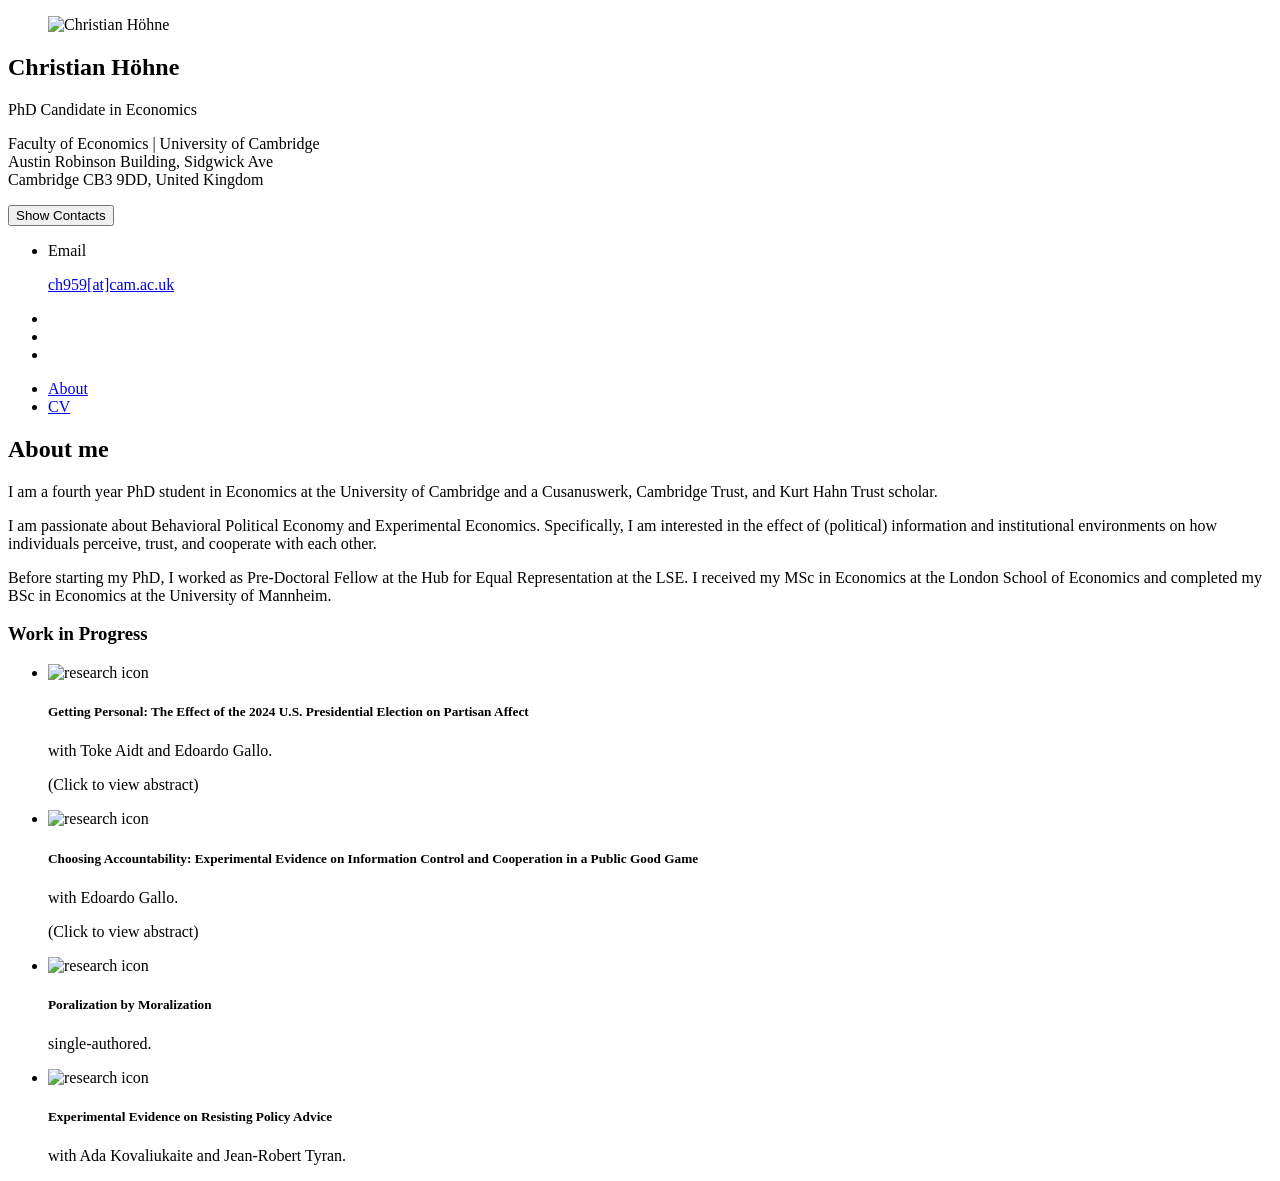
==== index.html @ 7d24e31b "Update index.html" ====
<!DOCTYPE html>
<html lang="en">

<head>
    <meta charset="UTF-8">
    <meta http-equiv="X-UA-Compatible" content="IE=edge">
    <meta name="viewport" content="width=device-width, initial-scale=1.0">
    <title>Christian Höhne - PhD Candidate in Economics</title>

    <!-- Favicon -->
    <link rel="shortcut icon" href="./assets/images/initials.ico" type="image/x-icon">

    <!-- Custom CSS -->
    <link rel="stylesheet" href="./assets/css/style.css">

    <!-- Google Fonts -->
    <link rel="preconnect" href="https://fonts.googleapis.com">
    <link rel="preconnect" href="https://fonts.gstatic.com" crossorigin>
    <link href="https://fonts.googleapis.com/css2?family=Poppins:wght@300;400;500;600&display=swap" rel="stylesheet">
</head>

<body>
    <!-- Main Container -->
    <main>
        <!-- Sidebar -->
        <aside class="sidebar" data-sidebar>
            <div class="sidebar-info">
                <figure class="avatar-box">
                    <img src="./assets/images/avatar-me.png" alt="Christian Höhne" width="80">
                </figure>

                <div class="info-content">
                    <h1 class="name" title="Christian Höhne">Christian Höhne</h1>
                    <p class="title">PhD Candidate in Economics</p>
                    <p class="title"> Faculty of Economics | University of Cambridge
                    <br> Austin Robinson Building, Sidgwick Ave
                    <br> Cambridge CB3 9DD, United Kingdom</p>
                </div>

                <button class="info_more-btn" data-sidebar-btn>
                    <span>Show Contacts</span>
                    <ion-icon name="chevron-down"></ion-icon>
                </button>
            </div>

            <div class="sidebar-info_more">
                <div class="separator"></div>

                <ul class="contacts-list">
                    <li class="contact-item">
                        <div class="icon-box">
                            <ion-icon name="mail-outline"></ion-icon>
                        </div>
                        <div class="contact-info">
                            <p class="contact-title">Email</p>
                            <a href="mailto:ch959@cam.ac.uk" class="contact-link">ch959[at]cam.ac.uk</a>
                        </div>
                    </li>
                </ul>

                <div class="separator"></div>

                <ul class="social-list">
                    <li class="social-item">
                        <a href="https://www.linkedin.com/in/christian-höhne-8a4b85130/" class="social-link">
                            <ion-icon name="logo-linkedin"></ion-icon>
                        </a>
                    </li>
                    <li class="social-item">
                        <a href="https://x.com/HoehneChristian" class="social-link">
                            <ion-icon name="logo-twitter"></ion-icon>
                        </a>
                    </li>
                    <li class="social-item">
                        <a href="mailto:ch959@cam.ac.uk" class="social-link">
                            <ion-icon name="mail-outline"></ion-icon>
                        </a>
                    </li>
                </ul>
            </div>
        </aside>

        <!-- Main Content -->
        <div class="main-content">
            <!-- Navigation -->
            <nav class="navbar">
                <ul class="navbar-list">
                    <li class="navbar-item">
                        <a href="index.html" class="navbar-link active">About</a>
                    </li>
                    <li class="navbar-item">
                        <a href="cv.html" class="navbar-link">CV</a>
                    </li>
                </ul>
            </nav>

            <!-- About Content -->
            <article class="about active" data-page="about">
                <header>
                    <h2 class="h2 article-title">About me</h2>
                </header>

                <section class="about-text">
                    <p>
                        I am a fourth year PhD student in Economics at the University of Cambridge and a Cusanuswerk, Cambridge Trust, and Kurt Hahn Trust scholar. 
                    </p>

                    <p>
                        I am passionate about Behavioral Political Economy and Experimental Economics. Specifically, I am interested in the effect of (political) information and institutional environments on how individuals perceive, trust, and cooperate with each other.
                    </p>

                    <p>
                        Before starting my PhD, I worked as Pre-Doctoral Fellow at the Hub for Equal Representation at the LSE. I received my MSc in Economics at the London School of Economics and completed my BSc in Economics at the University of Mannheim.
                    </p>
                </section>

                <!-- Research Section -->
                <section class="service">
                    <h3 class="h3 service-title">Work in Progress</h3>

                    <ul class="service-list">
                        <li class="service-item research-item" data-research="paper1">
                            <div class="service-icon-box">
                                <img src="./assets/images/icon-pola.svg" alt="research icon" width="50">
                            </div>

                            <div class="service-content-box">
                                <h5 class="h5 service-item-title">Getting Personal: The Effect of the 2024 U.S. Presidential Election on Partisan Affect</h5>
                                <p class="service-item-text">with Toke Aidt and Edoardo Gallo.</p>
                                <p class="click-hint">(Click to view abstract)</p>
                                
                                <div class="research-abstract" style="display: none;">
                                    <p>
                                        We show that the 2024 U.S. Presidential election increased hostile behavior among rivaling partisans.
                                        The standard survey metric for partisan animosity fails to capture this effect. 
                                        Conducting a three-wave online experiment around the election, we compare behavior in incentivized trust and cooperation games with survey metrics of polarization including the canonical feeling thermometer. 
                                        In swing states, behavioral polarization increases sharply around the election, while the polarization measured by the feeling thermometer remains unchanged. 
                                        The effect is persistent ten weeks after the election. We find no change in affective polarization for participants outside of swing states. 
                                        Democrats show higher hostility than Republicans across all metrics, yet changes in behavior are uncorrelated with stated animosity, underscoring the divergence between metrics. 
                                        Our findings demonstrate that polarization is multidimensional and reveal previously neglected social cost of elections, namely increased hostility among voters.
                                    </p>
                                </div>
                            </div>
                        </li>

                        <li class="service-item research-item" data-research="paper2">
                            <div class="service-icon-box">
                                <img src="./assets/images/icon-info.svg" alt="research icon" width="50">
                            </div>

                            <div class="service-content-box">
                                <h5 class="h5 service-item-title">Choosing Accountability: Experimental Evidence on Information Control and Cooperation in a Public Good Game</h5>
                                <p class="service-item-text">with Edoardo Gallo.</p>
                                <p class="click-hint">(Click to view abstract)</p>
                                
                                <div class="research-abstract" style="display: none;">
                                    <p>
                                        Asymmetric power over resource allocation and information is common in various environments.
                                        We study how unilateral control over information shapes cooperation when one actor can appropriate common resources.
                                        We experimentally vary the transparency of actions in a repeated public good game in which one group member -- the Leader -- can embezzle from others' contributions. 
                                        In a between subject design we determine if participants' actions are transparent, opaque, or if the Leader can manipulate the information. 
                                        In  a final treatment, we allow the Leader to endogenously choose among these informational regimes.
                                        When the flow of information is determined exogenously, contributions are highest when the Leader can manipulate information even though others know that these messages may be misleading. 
                                        Contributions are lowest when all actions are fully transparent. The pattern reverses when informational regimes are endogenous to the Leader's selection. 
                                        Groups achieve the highest welfare when the Leader voluntarily commits to full transparency. 
                                        Our results show that transparency fosters cooperation only when it is self-imposed rather than enforced, providing experimental evidence for the behavioral foundations of voluntary accountability and informational control in organizations and politics.
                                    </p>
                                </div> 
                            </div>
                        </li>
                        
                        <li class="service-item research-item" data-research="paper3">
                            <div class="service-icon-box">
                                <img src="./assets/images/icon-moral.svg" alt="research icon" width="50">
                            </div>

                            <div class="service-content-box">
                                <h5 class="h5 service-item-title">Poralization by Moralization</h5>
                                <p class="service-item-text">single-authored.</p>
                                <!-- <p class="click-hint">(Click to view abstract)</p>
                                
                                <div class="research-abstract" style="display: none;">
                                    <p>
                                        This is an abstract Lorem ipsum dolor sit amet, consectetur adipisicing elit. In consequuntur quaerat laudantium officiis eum laborum quo illo nihil optio nemo commodi minus et inventore, culpa aut enim rerum nobis aliquid quam cum maiores ratione amet sint. Iste quidem excepturi voluptas ratione rerum nesciunt quis voluptatibus id repellendus corrupti laudantium cupiditate in ea enim error repudiandae magnam, eum labore dolore et. Unde magnam voluptatem optio natus debitis, maiores sit expedita rerum assumenda voluptatibus minus laudantium saepe vitae nemo molestias ipsam recusandae. Debitis nostrum accusamus adipisci sit molestias soluta quas quibusdam nisi incidunt! Commodi, doloremque maiores pariatur rem laboriosam blanditiis sunt eos.
                                    </p>
                                </div> 
                                -->
                            </div>
                        </li>
                        
                        <li class="service-item research-item" data-research="paper4">
                            <div class="service-icon-box">
                                <img src="./assets/images/icon-info.svg" alt="research icon" width="50">
                            </div>

                            <div class="service-content-box">
                                <h5 class="h5 service-item-title">Experimental Evidence on Resisting Policy Advice</h5>
                                <p class="service-item-text">with Ada Kovaliukaite and Jean-Robert Tyran.</p>
                                <!-- <p class="click-hint">(Click to view abstract)</p>
                                
                                <div class="research-abstract" style="display: none;">
                                    <p>
                                        This is an abstract Lorem ipsum dolor sit amet, consectetur adipisicing elit. In consequuntur quaerat laudantium officiis eum laborum quo illo nihil optio nemo commodi minus et inventore, culpa aut enim rerum nobis aliquid quam cum maiores ratione amet sint. Iste quidem excepturi voluptas ratione rerum nesciunt quis voluptatibus id repellendus corrupti laudantium cupiditate in ea enim error repudiandae magnam, eum labore dolore et. Unde magnam voluptatem optio natus debitis, maiores sit expedita rerum assumenda voluptatibus minus laudantium saepe vitae nemo molestias ipsam recusandae. Debitis nostrum accusamus adipisci sit molestias soluta quas quibusdam nisi incidunt! Commodi, doloremque maiores pariatur rem laboriosam blanditiis sunt eos.
                                    </p>
                                </div> 
                                -->
                            </div>
                        </li>
                    </ul>
                </section>
            </article>
        </div>
    </main>

    <!-- JavaScript -->
    <script src="./assets/js/main.js"></script>
    <script src="./assets/js/research.js"></script>

    <!-- Ionicons -->
    <script type="module" src="https://unpkg.com/ionicons@5.5.2/dist/ionicons/ionicons.esm.js"></script>
    <script nomodule src="https://unpkg.com/ionicons@5.5.2/dist/ionicons/ionicons.js"></script>
</body>

</html>
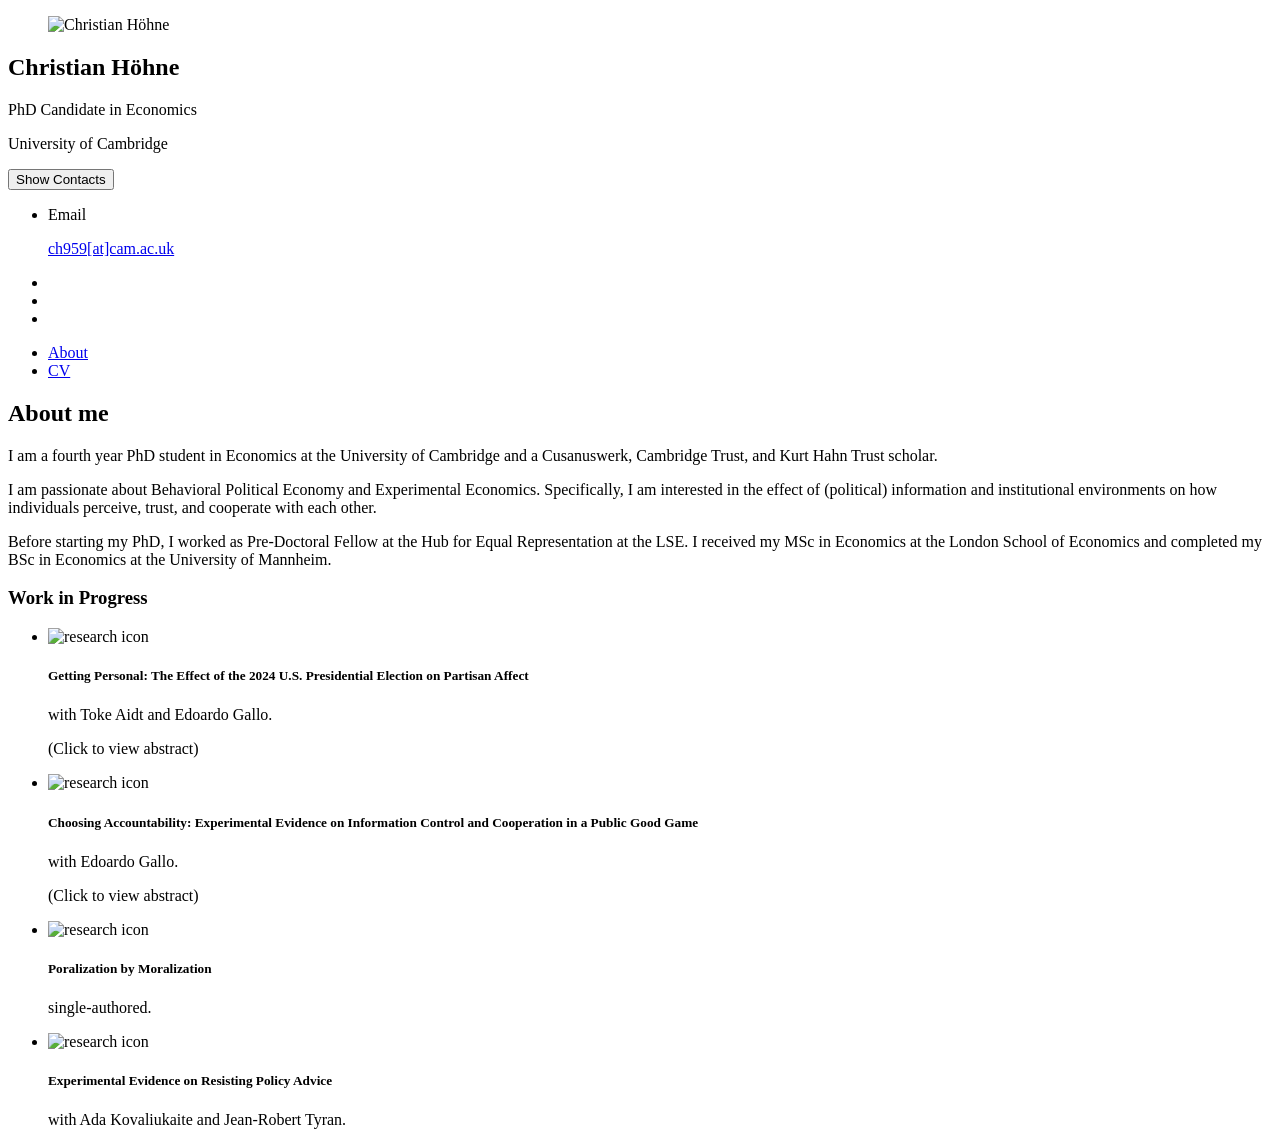
==== commit 7064d426: "Update index.html" ====
--- a/index.html
+++ b/index.html
@@ -32,9 +32,7 @@
                 <div class="info-content">
                     <h1 class="name" title="Christian Höhne">Christian Höhne</h1>
                     <p class="title">PhD Candidate in Economics</p>
-                    <p class="title"> Faculty of Economics | University of Cambridge
-                    <br> Austin Robinson Building, Sidgwick Ave
-                    <br> Cambridge CB3 9DD, United Kingdom</p>
+                    <p class="title"> University of Cambridge</p>
                 </div>
 
                 <button class="info_more-btn" data-sidebar-btn>
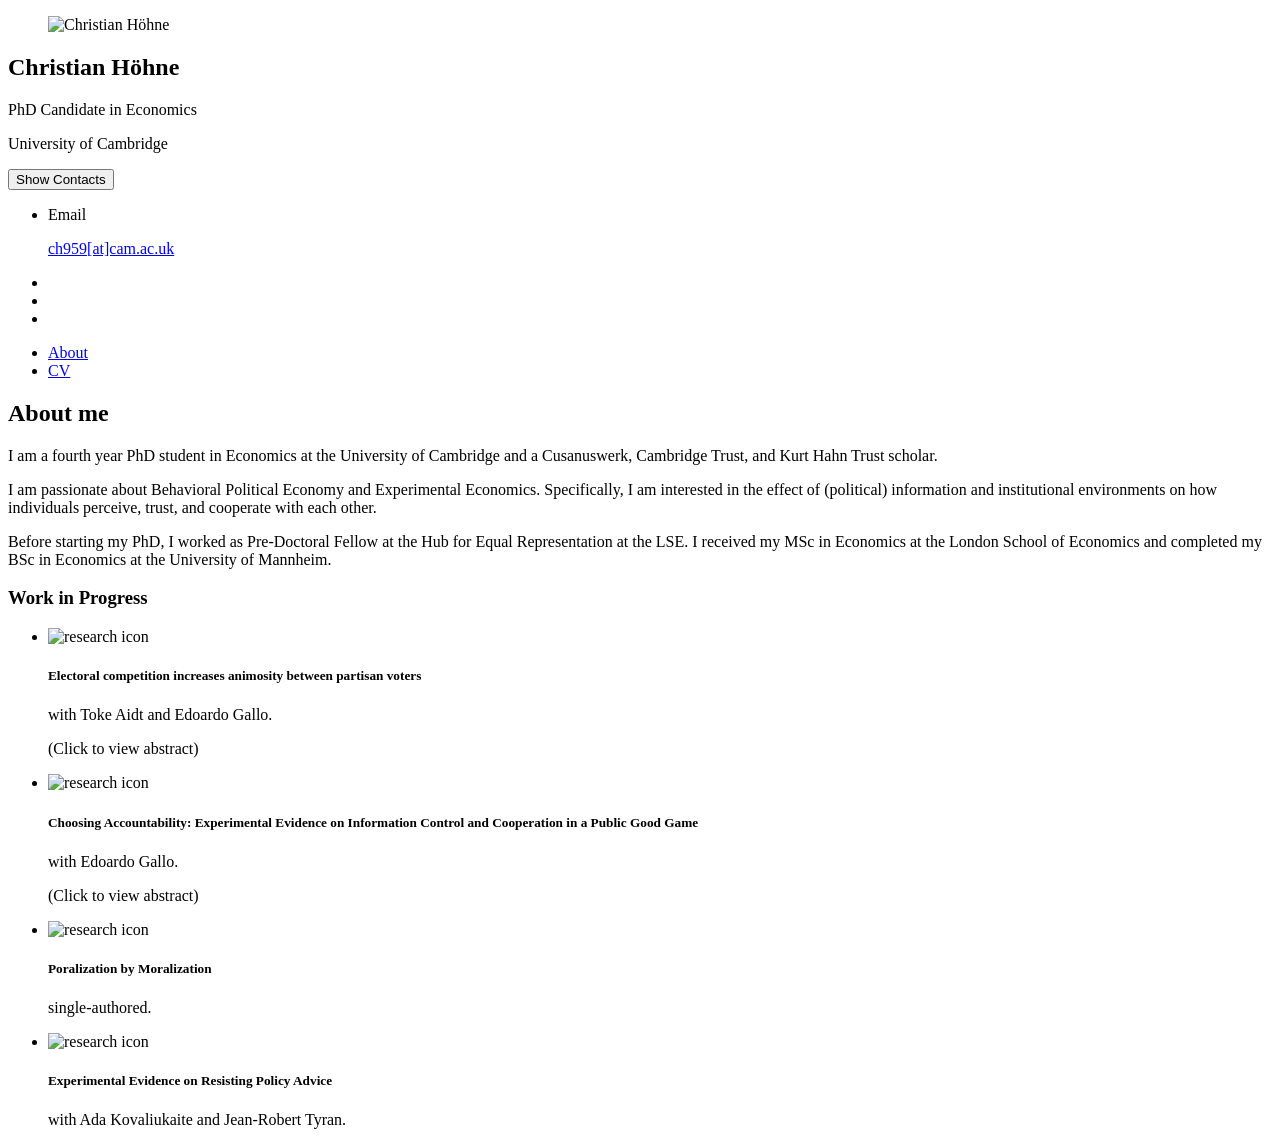
==== commit 0036c907: "Update index.html" ====
--- a/index.html
+++ b/index.html
@@ -123,19 +123,19 @@
                             </div>
 
                             <div class="service-content-box">
-                                <h5 class="h5 service-item-title">Getting Personal: The Effect of the 2024 U.S. Presidential Election on Partisan Affect</h5>
+                                <h5 class="h5 service-item-title">Electoral competition increases animosity between partisan voters</h5>
                                 <p class="service-item-text">with Toke Aidt and Edoardo Gallo.</p>
                                 <p class="click-hint">(Click to view abstract)</p>
                                 
                                 <div class="research-abstract" style="display: none;">
                                     <p>
-                                        We show that the 2024 U.S. Presidential election increased hostile behavior among rivaling partisans.
-                                        The standard survey metric for partisan animosity fails to capture this effect. 
-                                        Conducting a three-wave online experiment around the election, we compare behavior in incentivized trust and cooperation games with survey metrics of polarization including the canonical feeling thermometer. 
-                                        In swing states, behavioral polarization increases sharply around the election, while the polarization measured by the feeling thermometer remains unchanged. 
-                                        The effect is persistent ten weeks after the election. We find no change in affective polarization for participants outside of swing states. 
-                                        Democrats show higher hostility than Republicans across all metrics, yet changes in behavior are uncorrelated with stated animosity, underscoring the divergence between metrics. 
-                                        Our findings demonstrate that polarization is multidimensional and reveal previously neglected social cost of elections, namely increased hostility among voters.
+                                        Partisan animosity in the U.S. is widely perceived as a threat to democratic stability. 
+                                        Longitudinal evidence of partisan animosity relies on survey-based metrics that capture stated attitudes towards parties, 
+                                        rather than actual behavior towards individuals, and show a puzzling recent plateau. 
+                                        We investigate how electoral competition affects <i>stated</i> and <i>behavioral</i> partisan animosity during the 2024 U.S. Presidential Election by comparing battleground and safe states.
+                                        Across three waves of online experiments around the election, we compare behavioral animosity towards other individuals in trust and cooperation games with stated measures targeting individuals, groups, and parties.
+                                        Partisan animosity increases only in battleground states and only for measures targeting individuals. The effect diminishes as the social target of animosity becomes a more collective entity: it is strongest toward individuals, weaker toward groups, and negligible toward parties.
+                                        Our results reveal a democratic trade-off between electoral competition and animosity among voters that standard measures of partisan animosity fail to capture.
                                     </p>
                                 </div>
                             </div>
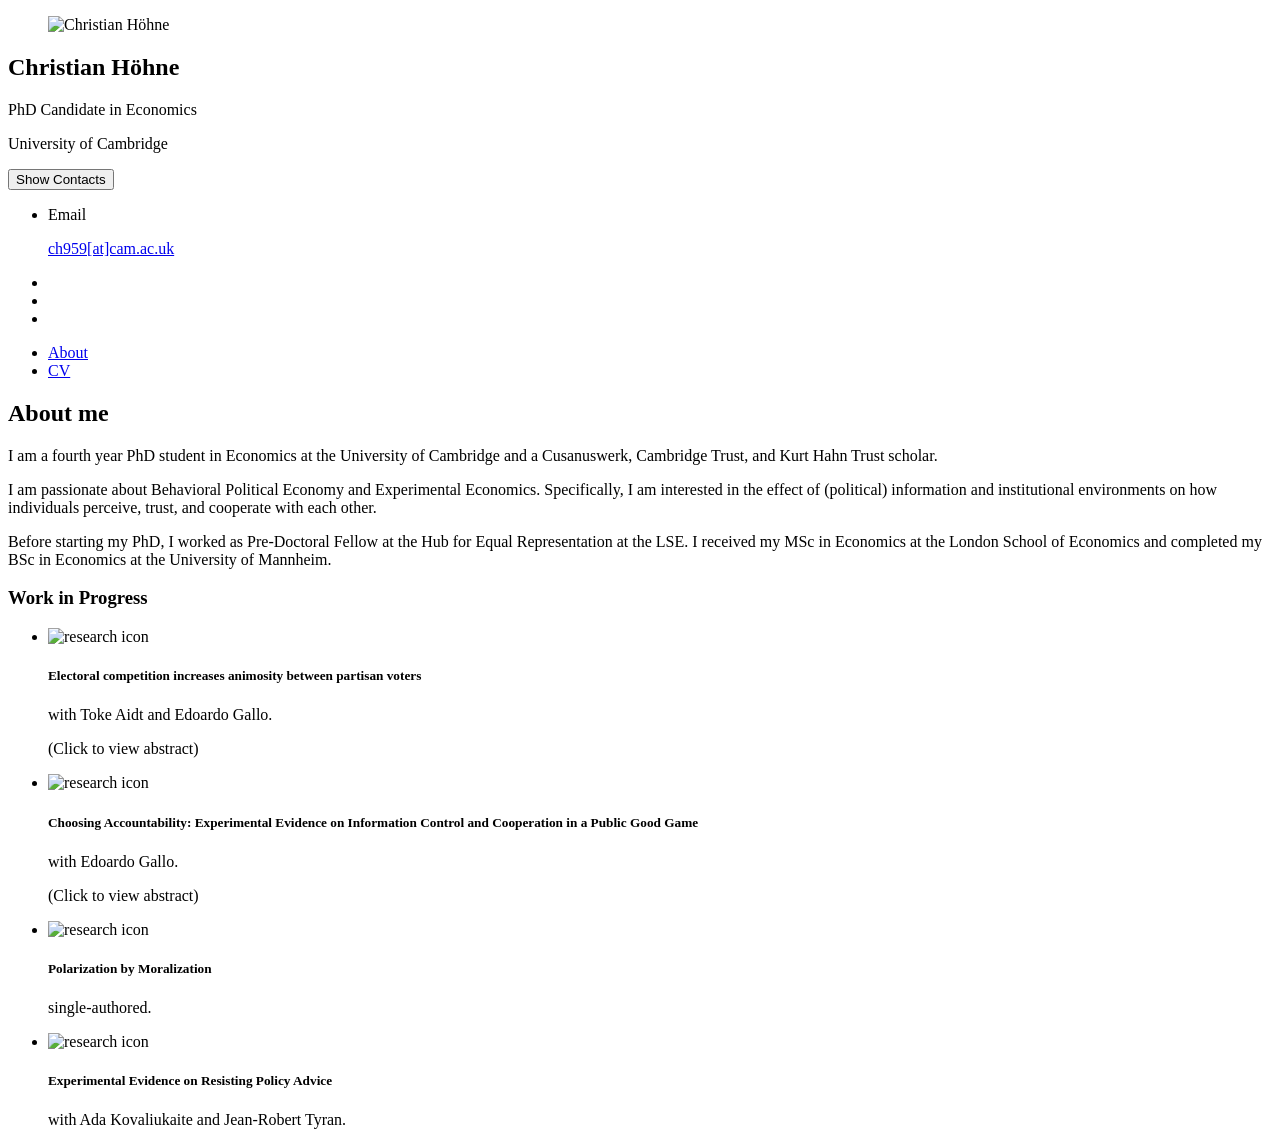
==== commit 70e696eb: "Update index.html" ====
--- a/index.html
+++ b/index.html
@@ -173,7 +173,7 @@
                             </div>
 
                             <div class="service-content-box">
-                                <h5 class="h5 service-item-title">Poralization by Moralization</h5>
+                                <h5 class="h5 service-item-title">Polarization by Moralization</h5>
                                 <p class="service-item-text">single-authored.</p>
                                 <!-- <p class="click-hint">(Click to view abstract)</p>
                                 
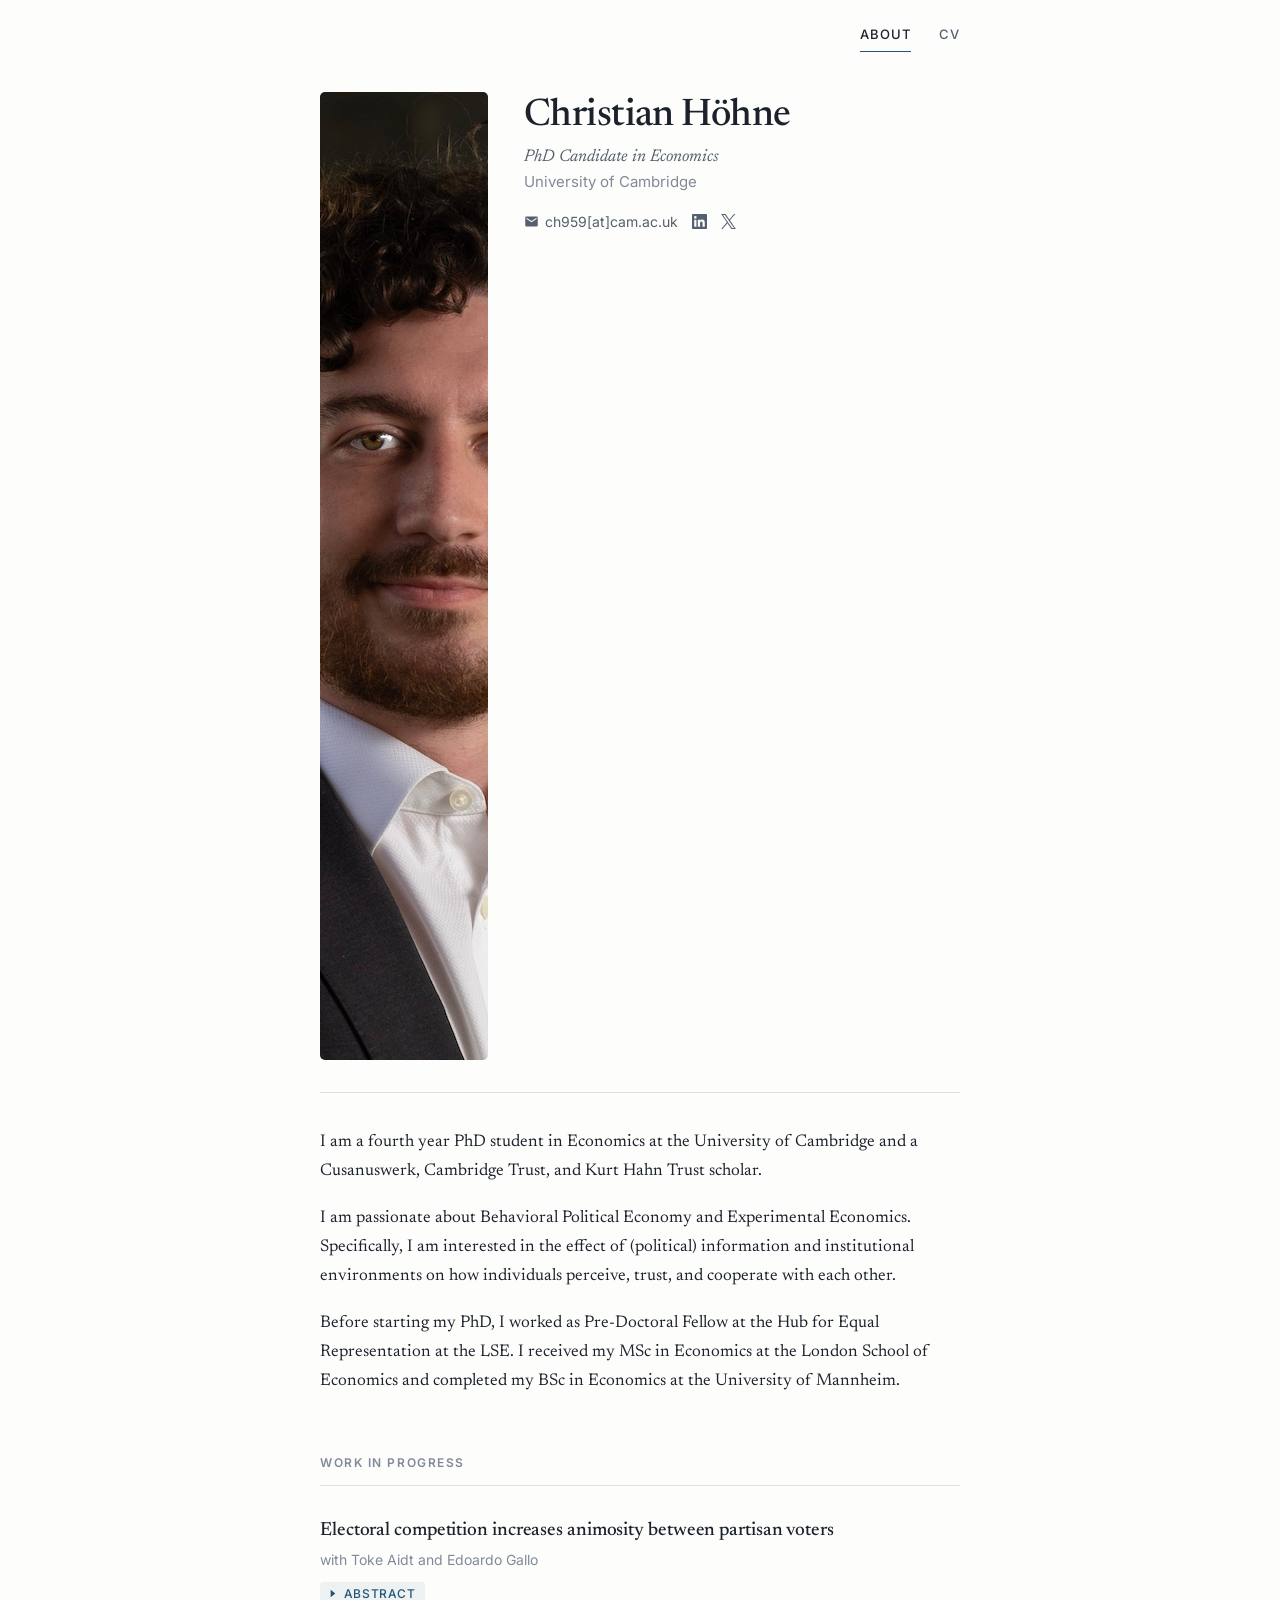
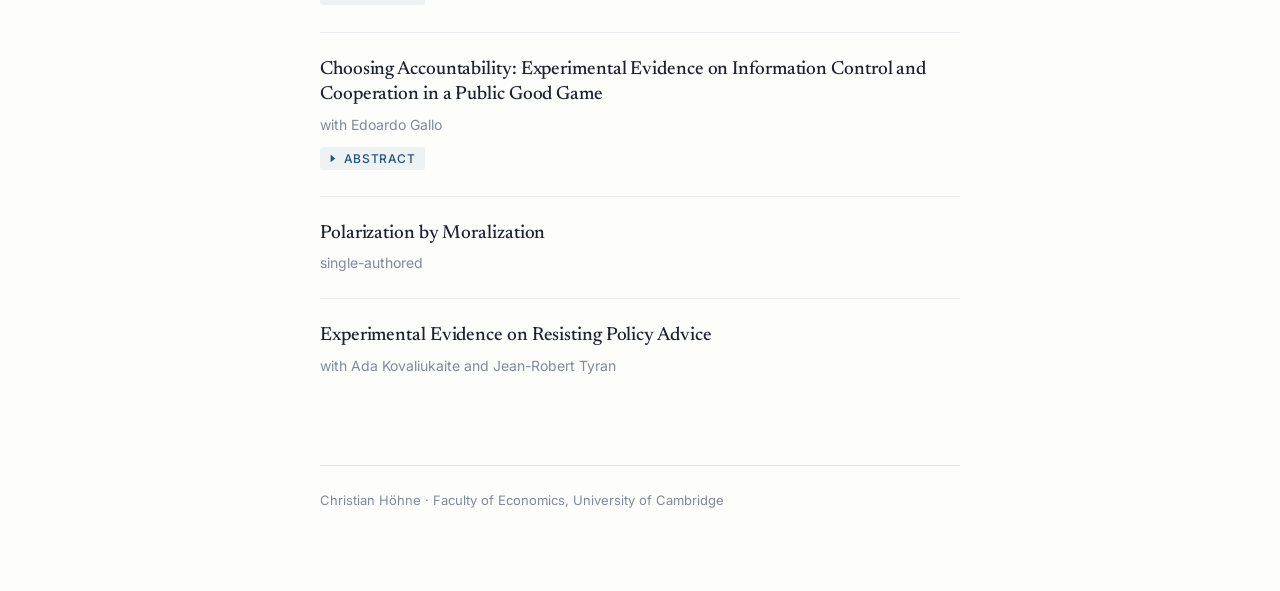
==== commit 7a85a62c: "Redesign: light academic layout, new stylesheet Replace the vCard portfolio template with a styleshe" ====
--- a/index.html
+++ b/index.html
@@ -3,220 +3,154 @@
 
 <head>
     <meta charset="UTF-8">
-    <meta http-equiv="X-UA-Compatible" content="IE=edge">
     <meta name="viewport" content="width=device-width, initial-scale=1.0">
-    <title>Christian Höhne - PhD Candidate in Economics</title>
 
-    <!-- Favicon -->
+    <title>Christian Höhne — PhD Candidate in Economics, University of Cambridge</title>
+    <meta name="description" content="Christian Höhne is a PhD candidate in Economics at the University of Cambridge working on behavioral political economy and experimental economics: how political information and institutions shape trust, cooperation, and partisan animosity.">
+    <meta name="author" content="Christian Höhne">
+    <link rel="canonical" href="https://chrishoehne.github.io/">
+
+    <!-- Open Graph / social previews -->
+    <meta property="og:type" content="profile">
+    <meta property="og:site_name" content="Christian Höhne">
+    <meta property="og:title" content="Christian Höhne — PhD Candidate in Economics, University of Cambridge">
+    <meta property="og:description" content="Behavioral political economy and experimental economics: how political information and institutions shape trust, cooperation, and partisan animosity.">
+    <meta property="og:url" content="https://chrishoehne.github.io/">
+    <meta property="og:image" content="https://chrishoehne.github.io/assets/images/portrait.jpg">
+    <meta name="twitter:card" content="summary">
+    <meta name="twitter:creator" content="@HoehneChristian">
+
     <link rel="shortcut icon" href="./assets/images/initials.ico" type="image/x-icon">
 
-    <!-- Custom CSS -->
-    <link rel="stylesheet" href="./assets/css/style.css">
-
-    <!-- Google Fonts -->
     <link rel="preconnect" href="https://fonts.googleapis.com">
     <link rel="preconnect" href="https://fonts.gstatic.com" crossorigin>
-    <link href="https://fonts.googleapis.com/css2?family=Poppins:wght@300;400;500;600&display=swap" rel="stylesheet">
+    <link href="https://fonts.googleapis.com/css2?family=Newsreader:ital,opsz,wght@0,6..72,400;0,6..72,500;1,6..72,400&family=Inter:wght@400;500;600&display=swap" rel="stylesheet">
+
+    <link rel="stylesheet" href="./assets/css/site.css">
 </head>
 
 <body>
-    <!-- Main Container -->
-    <main>
-        <!-- Sidebar -->
-        <aside class="sidebar" data-sidebar>
-            <div class="sidebar-info">
-                <figure class="avatar-box">
-                    <img src="./assets/images/avatar-me.png" alt="Christian Höhne" width="80">
-                </figure>
+    <a class="skip-link" href="#main">Skip to content</a>
 
-                <div class="info-content">
-                    <h1 class="name" title="Christian Höhne">Christian Höhne</h1>
-                    <p class="title">PhD Candidate in Economics</p>
-                    <p class="title"> University of Cambridge</p>
+    <div class="page">
+
+        <nav class="topnav" aria-label="Primary">
+            <a href="index.html" aria-current="page">About</a>
+            <a href="cv.html">CV</a>
+        </nav>
+
+        <header class="masthead">
+            <img class="portrait" src="./assets/images/portrait.jpg" alt="Christian Höhne" width="1000" height="968">
+
+            <div class="identity">
+                <h1>Christian Höhne</h1>
+                <p class="role">PhD Candidate in Economics</p>
+                <p class="affiliation">University of Cambridge</p>
+
+                <div class="contact">
+                    <a href="mailto:ch959@cam.ac.uk">
+                        <svg viewBox="0 0 24 24" aria-hidden="true"><path d="M20 4H4a2 2 0 0 0-2 2v12a2 2 0 0 0 2 2h16a2 2 0 0 0 2-2V6a2 2 0 0 0-2-2zm0 4-8 5-8-5V6l8 5 8-5v2z"/></svg>
+                        <span>ch959[at]cam.ac.uk</span>
+                    </a>
+                    <a class="icon-only" href="https://www.linkedin.com/in/christian-h%C3%B6hne-8a4b85130/" aria-label="LinkedIn" rel="me noopener" target="_blank">
+                        <svg viewBox="0 0 24 24" aria-hidden="true"><path d="M20.45 20.45h-3.56v-5.57c0-1.33-.03-3.04-1.85-3.04-1.85 0-2.14 1.45-2.14 2.94v5.67H9.35V9h3.41v1.56h.05c.48-.9 1.63-1.85 3.36-1.85 3.6 0 4.27 2.37 4.27 5.45v6.29zM5.34 7.43a2.06 2.06 0 1 1 0-4.13 2.06 2.06 0 0 1 0 4.13zM7.12 20.45H3.55V9h3.57v11.45zM22.22 0H1.77C.79 0 0 .77 0 1.72v20.56C0 23.23.79 24 1.77 24h20.45c.98 0 1.78-.77 1.78-1.72V1.72C24 .77 23.2 0 22.22 0z"/></svg>
+                    </a>
+                    <a class="icon-only" href="https://x.com/HoehneChristian" aria-label="X" rel="me noopener" target="_blank">
+                        <svg viewBox="0 0 1200 1227" aria-hidden="true"><path d="M714.163 519.284 1160.89 0h-105.86L667.137 450.887 357.328 0H0l468.492 681.821L0 1226.37h105.866l409.625-476.152 327.181 476.152H1200L714.137 519.284h.026ZM569.165 687.828l-47.468-67.894L144.011 79.694h162.604l304.797 435.991 47.468 67.894 396.2 566.721H892.476L569.165 687.854v-.026Z"/></svg>
+                    </a>
                 </div>
+            </div>
+        </header>
 
-                <button class="info_more-btn" data-sidebar-btn>
-                    <span>Show Contacts</span>
-                    <ion-icon name="chevron-down"></ion-icon>
-                </button>
-            </div>
+        <main id="main">
 
-            <div class="sidebar-info_more">
-                <div class="separator"></div>
+            <section class="bio">
+                <p>
+                    I am a fourth year PhD student in Economics at the University of Cambridge and a Cusanuswerk, Cambridge Trust, and Kurt Hahn Trust scholar.
+                </p>
 
-                <ul class="contacts-list">
-                    <li class="contact-item">
-                        <div class="icon-box">
-                            <ion-icon name="mail-outline"></ion-icon>
-                        </div>
-                        <div class="contact-info">
-                            <p class="contact-title">Email</p>
-                            <a href="mailto:ch959@cam.ac.uk" class="contact-link">ch959[at]cam.ac.uk</a>
+                <p>
+                    I am passionate about Behavioral Political Economy and Experimental Economics. Specifically, I am interested in the effect of (political) information and institutional environments on how individuals perceive, trust, and cooperate with each other.
+                </p>
+
+                <p>
+                    Before starting my PhD, I worked as Pre-Doctoral Fellow at the Hub for Equal Representation at the LSE. I received my MSc in Economics at the London School of Economics and completed my BSc in Economics at the University of Mannheim.
+                </p>
+            </section>
+
+            <section aria-labelledby="wip-heading">
+                <h2 class="section-label" id="wip-heading">Work in Progress</h2>
+
+                <ol class="paper-list">
+
+                    <li class="paper">
+                        <h3 class="paper-title">Electoral competition increases animosity between partisan voters</h3>
+                        <p class="paper-authors">with Toke Aidt and Edoardo Gallo</p>
+
+                        <button class="abstract-toggle" type="button" aria-expanded="false" aria-controls="abstract-1">
+                            <svg viewBox="0 0 12 12" aria-hidden="true"><path d="M4 2l5 4-5 4z"/></svg>
+                            <span>Abstract</span>
+                        </button>
+
+                        <div class="abstract" id="abstract-1" hidden>
+                            <p>
+                                Partisan animosity in the U.S. is widely perceived as a threat to democratic stability.
+                                Longitudinal evidence of partisan animosity relies on survey-based metrics that capture stated attitudes towards parties,
+                                rather than actual behavior towards individuals, and show a puzzling recent plateau.
+                                We investigate how electoral competition affects <i>stated</i> and <i>behavioral</i> partisan animosity during the 2024 U.S. Presidential Election by comparing battleground and safe states.
+                                Across three waves of online experiments around the election, we compare behavioral animosity towards other individuals in trust and cooperation games with stated measures targeting individuals, groups, and parties.
+                                Partisan animosity increases only in battleground states and only for measures targeting individuals. The effect diminishes as the social target of animosity becomes a more collective entity: it is strongest toward individuals, weaker toward groups, and negligible toward parties.
+                                Our results reveal a democratic trade-off between electoral competition and animosity among voters that standard measures of partisan animosity fail to capture.
+                            </p>
                         </div>
                     </li>
-                </ul>
 
-                <div class="separator"></div>
+                    <li class="paper">
+                        <h3 class="paper-title">Choosing Accountability: Experimental Evidence on Information Control and Cooperation in a Public Good Game</h3>
+                        <p class="paper-authors">with Edoardo Gallo</p>
 
-                <ul class="social-list">
-                    <li class="social-item">
-                        <a href="https://www.linkedin.com/in/christian-höhne-8a4b85130/" class="social-link">
-                            <ion-icon name="logo-linkedin"></ion-icon>
-                        </a>
+                        <button class="abstract-toggle" type="button" aria-expanded="false" aria-controls="abstract-2">
+                            <svg viewBox="0 0 12 12" aria-hidden="true"><path d="M4 2l5 4-5 4z"/></svg>
+                            <span>Abstract</span>
+                        </button>
+
+                        <div class="abstract" id="abstract-2" hidden>
+                            <p>
+                                Asymmetric power over resource allocation and information is common in various environments.
+                                We study how unilateral control over information shapes cooperation when one actor can appropriate common resources.
+                                We experimentally vary the transparency of actions in a repeated public good game in which one group member &mdash; the Leader &mdash; can embezzle from others' contributions.
+                                In a between subject design we determine if participants' actions are transparent, opaque, or if the Leader can manipulate the information.
+                                In a final treatment, we allow the Leader to endogenously choose among these informational regimes.
+                                When the flow of information is determined exogenously, contributions are highest when the Leader can manipulate information even though others know that these messages may be misleading.
+                                Contributions are lowest when all actions are fully transparent. The pattern reverses when informational regimes are endogenous to the Leader's selection.
+                                Groups achieve the highest welfare when the Leader voluntarily commits to full transparency.
+                                Our results show that transparency fosters cooperation only when it is self-imposed rather than enforced, providing experimental evidence for the behavioral foundations of voluntary accountability and informational control in organizations and politics.
+                            </p>
+                        </div>
                     </li>
-                    <li class="social-item">
-                        <a href="https://x.com/HoehneChristian" class="social-link">
-                            <ion-icon name="logo-twitter"></ion-icon>
-                        </a>
+
+                    <li class="paper">
+                        <h3 class="paper-title">Polarization by Moralization</h3>
+                        <p class="paper-authors">single-authored</p>
                     </li>
-                    <li class="social-item">
-                        <a href="mailto:ch959@cam.ac.uk" class="social-link">
-                            <ion-icon name="mail-outline"></ion-icon>
-                        </a>
+
+                    <li class="paper">
+                        <h3 class="paper-title">Experimental Evidence on Resisting Policy Advice</h3>
+                        <p class="paper-authors">with Ada Kovaliukaite and Jean-Robert Tyran</p>
                     </li>
-                </ul>
-            </div>
-        </aside>
 
-        <!-- Main Content -->
-        <div class="main-content">
-            <!-- Navigation -->
-            <nav class="navbar">
-                <ul class="navbar-list">
-                    <li class="navbar-item">
-                        <a href="index.html" class="navbar-link active">About</a>
-                    </li>
-                    <li class="navbar-item">
-                        <a href="cv.html" class="navbar-link">CV</a>
-                    </li>
-                </ul>
-            </nav>
+                </ol>
+            </section>
 
-            <!-- About Content -->
-            <article class="about active" data-page="about">
-                <header>
-                    <h2 class="h2 article-title">About me</h2>
-                </header>
+        </main>
 
-                <section class="about-text">
-                    <p>
-                        I am a fourth year PhD student in Economics at the University of Cambridge and a Cusanuswerk, Cambridge Trust, and Kurt Hahn Trust scholar. 
-                    </p>
+        <footer class="site-footer">
+            <p>Christian Höhne &middot; Faculty of Economics, University of Cambridge</p>
+        </footer>
 
-                    <p>
-                        I am passionate about Behavioral Political Economy and Experimental Economics. Specifically, I am interested in the effect of (political) information and institutional environments on how individuals perceive, trust, and cooperate with each other.
-                    </p>
+    </div>
 
-                    <p>
-                        Before starting my PhD, I worked as Pre-Doctoral Fellow at the Hub for Equal Representation at the LSE. I received my MSc in Economics at the London School of Economics and completed my BSc in Economics at the University of Mannheim.
-                    </p>
-                </section>
-
-                <!-- Research Section -->
-                <section class="service">
-                    <h3 class="h3 service-title">Work in Progress</h3>
-
-                    <ul class="service-list">
-                        <li class="service-item research-item" data-research="paper1">
-                            <div class="service-icon-box">
-                                <img src="./assets/images/icon-pola.svg" alt="research icon" width="50">
-                            </div>
-
-                            <div class="service-content-box">
-                                <h5 class="h5 service-item-title">Electoral competition increases animosity between partisan voters</h5>
-                                <p class="service-item-text">with Toke Aidt and Edoardo Gallo.</p>
-                                <p class="click-hint">(Click to view abstract)</p>
-                                
-                                <div class="research-abstract" style="display: none;">
-                                    <p>
-                                        Partisan animosity in the U.S. is widely perceived as a threat to democratic stability. 
-                                        Longitudinal evidence of partisan animosity relies on survey-based metrics that capture stated attitudes towards parties, 
-                                        rather than actual behavior towards individuals, and show a puzzling recent plateau. 
-                                        We investigate how electoral competition affects <i>stated</i> and <i>behavioral</i> partisan animosity during the 2024 U.S. Presidential Election by comparing battleground and safe states.
-                                        Across three waves of online experiments around the election, we compare behavioral animosity towards other individuals in trust and cooperation games with stated measures targeting individuals, groups, and parties.
-                                        Partisan animosity increases only in battleground states and only for measures targeting individuals. The effect diminishes as the social target of animosity becomes a more collective entity: it is strongest toward individuals, weaker toward groups, and negligible toward parties.
-                                        Our results reveal a democratic trade-off between electoral competition and animosity among voters that standard measures of partisan animosity fail to capture.
-                                    </p>
-                                </div>
-                            </div>
-                        </li>
-
-                        <li class="service-item research-item" data-research="paper2">
-                            <div class="service-icon-box">
-                                <img src="./assets/images/icon-info.svg" alt="research icon" width="50">
-                            </div>
-
-                            <div class="service-content-box">
-                                <h5 class="h5 service-item-title">Choosing Accountability: Experimental Evidence on Information Control and Cooperation in a Public Good Game</h5>
-                                <p class="service-item-text">with Edoardo Gallo.</p>
-                                <p class="click-hint">(Click to view abstract)</p>
-                                
-                                <div class="research-abstract" style="display: none;">
-                                    <p>
-                                        Asymmetric power over resource allocation and information is common in various environments.
-                                        We study how unilateral control over information shapes cooperation when one actor can appropriate common resources.
-                                        We experimentally vary the transparency of actions in a repeated public good game in which one group member -- the Leader -- can embezzle from others' contributions. 
-                                        In a between subject design we determine if participants' actions are transparent, opaque, or if the Leader can manipulate the information. 
-                                        In  a final treatment, we allow the Leader to endogenously choose among these informational regimes.
-                                        When the flow of information is determined exogenously, contributions are highest when the Leader can manipulate information even though others know that these messages may be misleading. 
-                                        Contributions are lowest when all actions are fully transparent. The pattern reverses when informational regimes are endogenous to the Leader's selection. 
-                                        Groups achieve the highest welfare when the Leader voluntarily commits to full transparency. 
-                                        Our results show that transparency fosters cooperation only when it is self-imposed rather than enforced, providing experimental evidence for the behavioral foundations of voluntary accountability and informational control in organizations and politics.
-                                    </p>
-                                </div> 
-                            </div>
-                        </li>
-                        
-                        <li class="service-item research-item" data-research="paper3">
-                            <div class="service-icon-box">
-                                <img src="./assets/images/icon-moral.svg" alt="research icon" width="50">
-                            </div>
-
-                            <div class="service-content-box">
-                                <h5 class="h5 service-item-title">Polarization by Moralization</h5>
-                                <p class="service-item-text">single-authored.</p>
-                                <!-- <p class="click-hint">(Click to view abstract)</p>
-                                
-                                <div class="research-abstract" style="display: none;">
-                                    <p>
-                                        This is an abstract Lorem ipsum dolor sit amet, consectetur adipisicing elit. In consequuntur quaerat laudantium officiis eum laborum quo illo nihil optio nemo commodi minus et inventore, culpa aut enim rerum nobis aliquid quam cum maiores ratione amet sint. Iste quidem excepturi voluptas ratione rerum nesciunt quis voluptatibus id repellendus corrupti laudantium cupiditate in ea enim error repudiandae magnam, eum labore dolore et. Unde magnam voluptatem optio natus debitis, maiores sit expedita rerum assumenda voluptatibus minus laudantium saepe vitae nemo molestias ipsam recusandae. Debitis nostrum accusamus adipisci sit molestias soluta quas quibusdam nisi incidunt! Commodi, doloremque maiores pariatur rem laboriosam blanditiis sunt eos.
-                                    </p>
-                                </div> 
-                                -->
-                            </div>
-                        </li>
-                        
-                        <li class="service-item research-item" data-research="paper4">
-                            <div class="service-icon-box">
-                                <img src="./assets/images/icon-info.svg" alt="research icon" width="50">
-                            </div>
-
-                            <div class="service-content-box">
-                                <h5 class="h5 service-item-title">Experimental Evidence on Resisting Policy Advice</h5>
-                                <p class="service-item-text">with Ada Kovaliukaite and Jean-Robert Tyran.</p>
-                                <!-- <p class="click-hint">(Click to view abstract)</p>
-                                
-                                <div class="research-abstract" style="display: none;">
-                                    <p>
-                                        This is an abstract Lorem ipsum dolor sit amet, consectetur adipisicing elit. In consequuntur quaerat laudantium officiis eum laborum quo illo nihil optio nemo commodi minus et inventore, culpa aut enim rerum nobis aliquid quam cum maiores ratione amet sint. Iste quidem excepturi voluptas ratione rerum nesciunt quis voluptatibus id repellendus corrupti laudantium cupiditate in ea enim error repudiandae magnam, eum labore dolore et. Unde magnam voluptatem optio natus debitis, maiores sit expedita rerum assumenda voluptatibus minus laudantium saepe vitae nemo molestias ipsam recusandae. Debitis nostrum accusamus adipisci sit molestias soluta quas quibusdam nisi incidunt! Commodi, doloremque maiores pariatur rem laboriosam blanditiis sunt eos.
-                                    </p>
-                                </div> 
-                                -->
-                            </div>
-                        </li>
-                    </ul>
-                </section>
-            </article>
-        </div>
-    </main>
-
-    <!-- JavaScript -->
-    <script src="./assets/js/main.js"></script>
-    <script src="./assets/js/research.js"></script>
-
-    <!-- Ionicons -->
-    <script type="module" src="https://unpkg.com/ionicons@5.5.2/dist/ionicons/ionicons.esm.js"></script>
-    <script nomodule src="https://unpkg.com/ionicons@5.5.2/dist/ionicons/ionicons.js"></script>
+    <script src="./assets/js/site.js"></script>
 </body>
 
 </html>
--- a/assets/css/site.css
+++ b/assets/css/site.css
@@ -0,0 +1,404 @@
+/*-----------------------------------*\
+  Christian Höhne — personal site
+  Light academic stylesheet
+\*-----------------------------------*/
+
+:root {
+  /* surfaces */
+  --paper:      hsl(40, 33%, 99%);
+  --paper-sunk: hsl(40, 20%, 96%);
+  --rule:       hsl(215, 16%, 89%);
+  --rule-soft:  hsl(215, 16%, 93%);
+
+  /* ink */
+  --ink:        hsl(215, 22%, 14%);
+  --ink-2:      hsl(215, 12%, 38%);
+  --ink-3:      hsl(215, 10%, 55%);
+
+  /* accent */
+  --accent:     hsl(205, 58%, 30%);
+  --accent-lit: hsl(205, 58%, 24%);
+  --accent-wash:hsl(205, 58%, 30%, 0.07);
+
+  /* type */
+  --serif: 'Newsreader', Georgia, 'Times New Roman', serif;
+  --sans:  'Inter', -apple-system, BlinkMacSystemFont, 'Segoe UI', sans-serif;
+
+  /* metrics */
+  --measure: 68ch;
+  --gutter: clamp(1.25rem, 5vw, 3rem);
+}
+
+/*--- reset ---*/
+*, *::before, *::after { box-sizing: border-box; margin: 0; padding: 0; }
+
+html {
+  font-family: var(--sans);
+  -webkit-text-size-adjust: 100%;
+  scroll-behavior: smooth;
+}
+
+body {
+  background: var(--paper);
+  color: var(--ink);
+  font-size: 17px;
+  line-height: 1.65;
+  -webkit-font-smoothing: antialiased;
+  text-rendering: optimizeLegibility;
+}
+
+img { max-width: 100%; display: block; }
+ul, ol { list-style: none; }
+
+a {
+  color: var(--accent);
+  text-decoration-thickness: 1px;
+  text-underline-offset: 2px;
+}
+a:hover { color: var(--accent-lit); }
+
+:focus-visible {
+  outline: 2px solid var(--accent);
+  outline-offset: 3px;
+  border-radius: 2px;
+}
+
+::selection { background: var(--accent-wash); }
+
+.skip-link {
+  position: absolute;
+  left: -9999px;
+  top: 0;
+  background: var(--ink);
+  color: var(--paper);
+  padding: 0.6rem 1rem;
+  z-index: 10;
+}
+.skip-link:focus { left: 0; }
+
+/*--- shell ---*/
+.page {
+  max-width: 46rem;
+  margin-inline: auto;
+  padding: 0 var(--gutter) 5rem;
+}
+
+/*--- top navigation ---*/
+.topnav {
+  display: flex;
+  justify-content: flex-end;
+  gap: 1.75rem;
+  padding: 1.5rem 0 0;
+}
+
+.topnav a {
+  font-family: var(--sans);
+  font-size: 0.8125rem;
+  font-weight: 500;
+  letter-spacing: 0.08em;
+  text-transform: uppercase;
+  color: var(--ink-2);
+  text-decoration: none;
+  padding-bottom: 0.35rem;
+  border-bottom: 1.5px solid transparent;
+  transition: color 0.15s ease, border-color 0.15s ease;
+}
+
+.topnav a:hover { color: var(--ink); }
+
+.topnav a[aria-current="page"] {
+  color: var(--ink);
+  border-bottom-color: var(--accent);
+}
+
+/*--- masthead ---*/
+.masthead {
+  display: flex;
+  align-items: flex-start;
+  gap: clamp(1.25rem, 4vw, 2.25rem);
+  padding: 2.5rem 0 2rem;
+  border-bottom: 1px solid var(--rule);
+}
+
+.portrait {
+  width: clamp(116px, 22vw, 168px);
+  aspect-ratio: 1 / 1;
+  object-fit: cover;
+  object-position: 50% 22%;
+  border-radius: 5px;
+  flex-shrink: 0;
+  background: var(--paper-sunk);
+}
+
+.identity { padding-top: 0.25rem; }
+
+.identity h1 {
+  font-family: var(--serif);
+  font-size: clamp(1.75rem, 5vw, 2.375rem);
+  font-weight: 500;
+  letter-spacing: -0.015em;
+  line-height: 1.1;
+  margin-bottom: 0.5rem;
+}
+
+.identity .role {
+  font-family: var(--serif);
+  font-size: 1.0625rem;
+  font-style: italic;
+  color: var(--ink-2);
+  line-height: 1.4;
+}
+
+.identity .affiliation {
+  font-size: 0.9375rem;
+  color: var(--ink-3);
+  margin-bottom: 1rem;
+}
+
+/*--- contact row ---*/
+.contact {
+  display: flex;
+  flex-wrap: wrap;
+  align-items: center;
+  gap: 0.875rem;
+}
+
+.contact a {
+  display: inline-flex;
+  align-items: center;
+  gap: 0.4rem;
+  font-size: 0.875rem;
+  color: var(--ink-2);
+  text-decoration: none;
+  transition: color 0.15s ease;
+}
+
+.contact a:hover { color: var(--accent); }
+
+.contact svg {
+  width: 15px;
+  height: 15px;
+  fill: currentColor;
+  flex-shrink: 0;
+}
+
+.contact .icon-only { gap: 0; }
+
+/*--- prose ---*/
+.bio {
+  padding: 2.25rem 0 0.5rem;
+  max-width: var(--measure);
+}
+
+.bio p {
+  font-family: var(--serif);
+  font-size: 1.0625rem;
+  line-height: 1.7;
+  color: var(--ink);
+  margin-bottom: 1.15rem;
+}
+
+.bio p:last-child { margin-bottom: 0; }
+
+/*--- section labels ---*/
+.section-label {
+  font-family: var(--sans);
+  font-size: 0.75rem;
+  font-weight: 600;
+  letter-spacing: 0.13em;
+  text-transform: uppercase;
+  color: var(--ink-3);
+  padding-bottom: 0.75rem;
+  margin-top: 3rem;
+  border-bottom: 1px solid var(--rule);
+}
+
+/*--- papers ---*/
+.paper-list { margin-top: 0.5rem; }
+
+.paper {
+  padding: 1.5rem 0;
+  border-bottom: 1px solid var(--rule-soft);
+}
+
+.paper:last-child { border-bottom: none; }
+
+.paper-title {
+  font-family: var(--serif);
+  font-size: 1.1875rem;
+  font-weight: 500;
+  line-height: 1.35;
+  letter-spacing: -0.005em;
+  margin-bottom: 0.3rem;
+  max-width: var(--measure);
+}
+
+.paper-authors {
+  font-size: 0.875rem;
+  color: var(--ink-3);
+}
+
+/*--- abstract disclosure ---*/
+.abstract-toggle {
+  display: inline-flex;
+  align-items: center;
+  gap: 0.35rem;
+  margin-top: 0.7rem;
+  padding: 0.25rem 0.6rem 0.25rem 0.45rem;
+  font-family: var(--sans);
+  font-size: 0.75rem;
+  font-weight: 500;
+  letter-spacing: 0.05em;
+  text-transform: uppercase;
+  color: var(--accent);
+  background: var(--accent-wash);
+  border: none;
+  border-radius: 3px;
+  cursor: pointer;
+  transition: background 0.15s ease;
+}
+
+.abstract-toggle:hover { background: hsl(205, 58%, 30%, 0.13); }
+
+.abstract-toggle svg {
+  width: 11px;
+  height: 11px;
+  fill: currentColor;
+  transition: transform 0.2s ease;
+}
+
+.abstract-toggle[aria-expanded="true"] svg { transform: rotate(90deg); }
+
+.abstract {
+  max-width: var(--measure);
+  margin-top: 0.9rem;
+  padding-left: 1rem;
+  border-left: 2px solid var(--rule);
+  animation: unfold 0.25s ease-out;
+}
+
+.abstract p {
+  font-family: var(--serif);
+  font-size: 0.9688rem;
+  line-height: 1.7;
+  color: var(--ink-2);
+}
+
+@keyframes unfold {
+  from { opacity: 0; transform: translateY(-4px); }
+  to   { opacity: 1; transform: translateY(0); }
+}
+
+/*--- CV page ---*/
+.cv-actions {
+  display: flex;
+  flex-wrap: wrap;
+  gap: 0.75rem;
+  margin-top: 1.75rem;
+}
+
+.btn {
+  display: inline-flex;
+  align-items: center;
+  gap: 0.5rem;
+  padding: 0.6rem 1.05rem;
+  font-size: 0.875rem;
+  font-weight: 500;
+  color: var(--paper);
+  background: var(--accent);
+  border-radius: 4px;
+  text-decoration: none;
+  transition: background 0.15s ease;
+}
+
+.btn:hover { background: var(--accent-lit); color: var(--paper); }
+
+.btn svg { width: 15px; height: 15px; fill: currentColor; }
+
+.btn-secondary {
+  color: var(--ink-2);
+  background: transparent;
+  border: 1px solid var(--rule);
+}
+
+.btn-secondary:hover {
+  color: var(--ink);
+  background: var(--paper-sunk);
+}
+
+/* desktop inline viewer */
+.pdf-frame {
+  margin-top: 1.75rem;
+  border: 1px solid var(--rule);
+  border-radius: 6px;
+  overflow: hidden;
+  background: var(--paper-sunk);
+}
+
+.pdf-frame object,
+.pdf-frame iframe {
+  display: block;
+  width: 100%;
+  height: 82vh;
+  min-height: 620px;
+  border: none;
+}
+
+.pdf-frame .pdf-fallback {
+  padding: 3rem 1.5rem;
+  text-align: center;
+  color: var(--ink-2);
+  font-size: 0.9375rem;
+}
+
+/* small-screen replacement: shown only where inline PDF cannot render */
+.pdf-note {
+  display: none;
+  margin-top: 1.75rem;
+  padding: 1.5rem;
+  border: 1px solid var(--rule);
+  border-radius: 6px;
+  background: var(--paper-sunk);
+  font-size: 0.9375rem;
+  color: var(--ink-2);
+}
+
+.pdf-note p { margin-bottom: 1rem; }
+
+@media (max-width: 820px) {
+  .pdf-frame { display: none; }
+  .pdf-note  { display: block; }
+}
+
+/*--- footer ---*/
+.site-footer {
+  margin-top: 4rem;
+  padding-top: 1.5rem;
+  border-top: 1px solid var(--rule);
+  font-size: 0.8125rem;
+  color: var(--ink-3);
+}
+
+/*--- narrow screens ---*/
+@media (max-width: 560px) {
+  body { font-size: 16px; }
+
+  .masthead {
+    flex-direction: column;
+    align-items: flex-start;
+    gap: 1.25rem;
+    padding-top: 1.75rem;
+  }
+
+  .portrait { width: 132px; }
+  .identity { padding-top: 0; }
+  .topnav { gap: 1.25rem; }
+}
+
+@media (prefers-reduced-motion: reduce) {
+  *, *::before, *::after {
+    animation-duration: 0.01ms !important;
+    transition-duration: 0.01ms !important;
+    scroll-behavior: auto !important;
+  }
+}
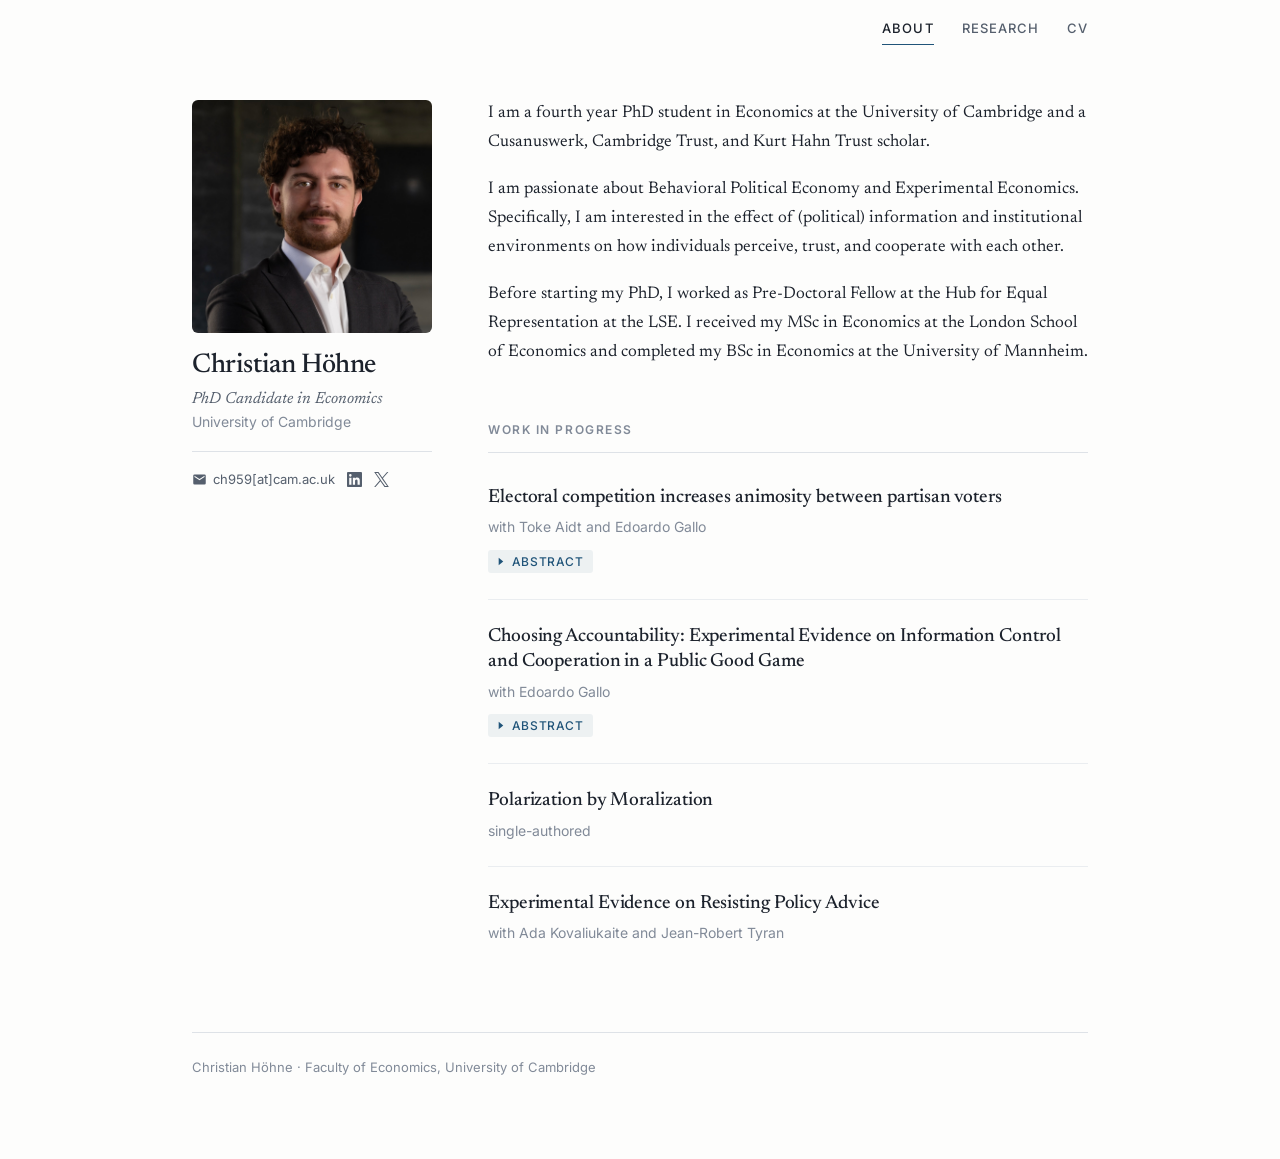
==== commit a5e378da: "Sticky two-column layout, pinned nav, Research anchor Restructure the About page around a sticky pro" ====
--- a/index.html
+++ b/index.html
@@ -36,31 +36,34 @@
 
         <nav class="topnav" aria-label="Primary">
             <a href="index.html" aria-current="page">About</a>
+            <a href="#research" data-spy="research">Research</a>
             <a href="cv.html">CV</a>
         </nav>
 
-        <header class="masthead">
+        <div class="layout">
+
+        <aside class="profile">
             <img class="portrait" src="./assets/images/portrait.jpg" alt="Christian Höhne" width="1000" height="968">
 
-            <div class="identity">
+            <div class="identity-block">
                 <h1>Christian Höhne</h1>
                 <p class="role">PhD Candidate in Economics</p>
                 <p class="affiliation">University of Cambridge</p>
+            </div>
 
-                <div class="contact">
-                    <a href="mailto:ch959@cam.ac.uk">
-                        <svg viewBox="0 0 24 24" aria-hidden="true"><path d="M20 4H4a2 2 0 0 0-2 2v12a2 2 0 0 0 2 2h16a2 2 0 0 0 2-2V6a2 2 0 0 0-2-2zm0 4-8 5-8-5V6l8 5 8-5v2z"/></svg>
-                        <span>ch959[at]cam.ac.uk</span>
-                    </a>
-                    <a class="icon-only" href="https://www.linkedin.com/in/christian-h%C3%B6hne-8a4b85130/" aria-label="LinkedIn" rel="me noopener" target="_blank">
-                        <svg viewBox="0 0 24 24" aria-hidden="true"><path d="M20.45 20.45h-3.56v-5.57c0-1.33-.03-3.04-1.85-3.04-1.85 0-2.14 1.45-2.14 2.94v5.67H9.35V9h3.41v1.56h.05c.48-.9 1.63-1.85 3.36-1.85 3.6 0 4.27 2.37 4.27 5.45v6.29zM5.34 7.43a2.06 2.06 0 1 1 0-4.13 2.06 2.06 0 0 1 0 4.13zM7.12 20.45H3.55V9h3.57v11.45zM22.22 0H1.77C.79 0 0 .77 0 1.72v20.56C0 23.23.79 24 1.77 24h20.45c.98 0 1.78-.77 1.78-1.72V1.72C24 .77 23.2 0 22.22 0z"/></svg>
-                    </a>
-                    <a class="icon-only" href="https://x.com/HoehneChristian" aria-label="X" rel="me noopener" target="_blank">
-                        <svg viewBox="0 0 1200 1227" aria-hidden="true"><path d="M714.163 519.284 1160.89 0h-105.86L667.137 450.887 357.328 0H0l468.492 681.821L0 1226.37h105.866l409.625-476.152 327.181 476.152H1200L714.137 519.284h.026ZM569.165 687.828l-47.468-67.894L144.011 79.694h162.604l304.797 435.991 47.468 67.894 396.2 566.721H892.476L569.165 687.854v-.026Z"/></svg>
-                    </a>
-                </div>
+            <div class="contact">
+                <a href="mailto:ch959@cam.ac.uk">
+                    <svg viewBox="0 0 24 24" aria-hidden="true"><path d="M20 4H4a2 2 0 0 0-2 2v12a2 2 0 0 0 2 2h16a2 2 0 0 0 2-2V6a2 2 0 0 0-2-2zm0 4-8 5-8-5V6l8 5 8-5v2z"/></svg>
+                    <span>ch959[at]cam.ac.uk</span>
+                </a>
+                <a class="icon-only" href="https://www.linkedin.com/in/christian-h%C3%B6hne-8a4b85130/" aria-label="LinkedIn" rel="me noopener" target="_blank">
+                    <svg viewBox="0 0 24 24" aria-hidden="true"><path d="M20.45 20.45h-3.56v-5.57c0-1.33-.03-3.04-1.85-3.04-1.85 0-2.14 1.45-2.14 2.94v5.67H9.35V9h3.41v1.56h.05c.48-.9 1.63-1.85 3.36-1.85 3.6 0 4.27 2.37 4.27 5.45v6.29zM5.34 7.43a2.06 2.06 0 1 1 0-4.13 2.06 2.06 0 0 1 0 4.13zM7.12 20.45H3.55V9h3.57v11.45zM22.22 0H1.77C.79 0 0 .77 0 1.72v20.56C0 23.23.79 24 1.77 24h20.45c.98 0 1.78-.77 1.78-1.72V1.72C24 .77 23.2 0 22.22 0z"/></svg>
+                </a>
+                <a class="icon-only" href="https://x.com/HoehneChristian" aria-label="X" rel="me noopener" target="_blank">
+                    <svg viewBox="0 0 1200 1227" aria-hidden="true"><path d="M714.163 519.284 1160.89 0h-105.86L667.137 450.887 357.328 0H0l468.492 681.821L0 1226.37h105.866l409.625-476.152 327.181 476.152H1200L714.137 519.284h.026ZM569.165 687.828l-47.468-67.894L144.011 79.694h162.604l304.797 435.991 47.468 67.894 396.2 566.721H892.476L569.165 687.854v-.026Z"/></svg>
+                </a>
             </div>
-        </header>
+        </aside>
 
         <main id="main">
 
@@ -78,7 +81,7 @@
                 </p>
             </section>
 
-            <section aria-labelledby="wip-heading">
+            <section id="research" aria-labelledby="wip-heading">
                 <h2 class="section-label" id="wip-heading">Work in Progress</h2>
 
                 <ol class="paper-list">
@@ -144,6 +147,8 @@
 
         </main>
 
+        </div>
+
         <footer class="site-footer">
             <p>Christian Höhne &middot; Faculty of Economics, University of Cambridge</p>
         </footer>
--- a/assets/css/site.css
+++ b/assets/css/site.css
@@ -78,18 +78,28 @@
 
 /*--- shell ---*/
 .page {
-  max-width: 46rem;
+  max-width: 62rem;
   margin-inline: auto;
   padding: 0 var(--gutter) 5rem;
 }
 
-/*--- top navigation ---*/
+/*--- top navigation: pinned, so it is reachable at any scroll depth ---*/
 .topnav {
+  position: sticky;
+  top: 0;
+  z-index: 10;
   display: flex;
   justify-content: flex-end;
   gap: 1.75rem;
-  padding: 1.5rem 0 0;
-}
+  padding: 1.1rem 0 0.9rem;
+  background: hsl(40, 33%, 99%, 0.94);
+  backdrop-filter: saturate(180%) blur(10px);
+  -webkit-backdrop-filter: saturate(180%) blur(10px);
+  border-bottom: 1px solid transparent;
+  transition: border-color 0.2s ease;
+}
+
+.topnav.is-stuck { border-bottom-color: var(--rule); }
 
 .topnav a {
   font-family: var(--sans);
@@ -99,60 +109,65 @@
   text-transform: uppercase;
   color: var(--ink-2);
   text-decoration: none;
-  padding-bottom: 0.35rem;
+  padding-bottom: 0.3rem;
   border-bottom: 1.5px solid transparent;
   transition: color 0.15s ease, border-color 0.15s ease;
 }
 
 .topnav a:hover { color: var(--ink); }
 
-.topnav a[aria-current="page"] {
+.topnav a[aria-current="page"],
+.topnav a.is-active {
   color: var(--ink);
   border-bottom-color: var(--accent);
 }
 
-/*--- masthead ---*/
-.masthead {
-  display: flex;
-  align-items: flex-start;
-  gap: clamp(1.25rem, 4vw, 2.25rem);
-  padding: 2.5rem 0 2rem;
-  border-bottom: 1px solid var(--rule);
+/*--- two-column layout ---*/
+.layout {
+  display: grid;
+  grid-template-columns: 15rem 1fr;
+  gap: clamp(2rem, 5vw, 3.5rem);
+  align-items: start;
+  padding-top: 2.5rem;
+}
+
+/*--- profile column: portrait, then identity beneath it ---*/
+.profile {
+  position: sticky;
+  top: 5rem;
 }
 
 .portrait {
-  width: clamp(116px, 22vw, 168px);
-  aspect-ratio: 1 / 1;
-  object-fit: cover;
-  object-position: 50% 22%;
-  border-radius: 5px;
-  flex-shrink: 0;
+  width: 100%;
+  height: auto;          /* required: the width/height attributes would
+                            otherwise pin the box and defeat aspect-ratio */
+  display: block;
+  border-radius: 6px;
+  margin-bottom: 1.1rem;
   background: var(--paper-sunk);
 }
 
-.identity { padding-top: 0.25rem; }
-
-.identity h1 {
+.profile h1 {
   font-family: var(--serif);
-  font-size: clamp(1.75rem, 5vw, 2.375rem);
+  font-size: 1.6875rem;
   font-weight: 500;
   letter-spacing: -0.015em;
-  line-height: 1.1;
-  margin-bottom: 0.5rem;
-}
-
-.identity .role {
+  line-height: 1.15;
+  margin-bottom: 0.4rem;
+}
+
+.profile .role {
   font-family: var(--serif);
-  font-size: 1.0625rem;
+  font-size: 1rem;
   font-style: italic;
   color: var(--ink-2);
   line-height: 1.4;
 }
 
-.identity .affiliation {
-  font-size: 0.9375rem;
+.profile .affiliation {
+  font-size: 0.875rem;
   color: var(--ink-3);
-  margin-bottom: 1rem;
+  margin-bottom: 1.1rem;
 }
 
 /*--- contact row ---*/
@@ -160,14 +175,16 @@
   display: flex;
   flex-wrap: wrap;
   align-items: center;
-  gap: 0.875rem;
+  gap: 0.75rem;
+  padding-top: 1.1rem;
+  border-top: 1px solid var(--rule);
 }
 
 .contact a {
   display: inline-flex;
   align-items: center;
   gap: 0.4rem;
-  font-size: 0.875rem;
+  font-size: 0.8125rem;
   color: var(--ink-2);
   text-decoration: none;
   transition: color 0.15s ease;
@@ -186,7 +203,7 @@
 
 /*--- prose ---*/
 .bio {
-  padding: 2.25rem 0 0.5rem;
+  padding: 0 0 0.5rem;
   max-width: var(--measure);
 }
 
@@ -209,9 +226,12 @@
   text-transform: uppercase;
   color: var(--ink-3);
   padding-bottom: 0.75rem;
-  margin-top: 3rem;
+  margin-top: 2.75rem;
   border-bottom: 1px solid var(--rule);
-}
+  scroll-margin-top: 5.5rem;   /* clear the pinned nav when jumped to */
+}
+
+#research { scroll-margin-top: 5.5rem; }
 
 /*--- papers ---*/
 .paper-list { margin-top: 0.5rem; }
@@ -380,18 +400,42 @@
 }
 
 /*--- narrow screens ---*/
+
+/* Below the two-column threshold the profile stops being a column and
+   becomes a compact header, so the reader is not scrolling past a
+   full-width portrait to reach the text. */
+@media (max-width: 760px) {
+  .layout {
+    grid-template-columns: 1fr;
+    gap: 2rem;
+    padding-top: 1.75rem;
+  }
+
+  .profile {
+    position: static;
+    display: grid;
+    grid-template-columns: 132px 1fr;
+    gap: 1.25rem;
+    align-items: start;
+  }
+
+  .portrait { margin-bottom: 0; }
+
+  .contact {
+    grid-column: 1 / -1;
+    padding-top: 1.1rem;
+  }
+}
+
 @media (max-width: 560px) {
   body { font-size: 16px; }
 
-  .masthead {
-    flex-direction: column;
-    align-items: flex-start;
-    gap: 1.25rem;
-    padding-top: 1.75rem;
+  .profile {
+    grid-template-columns: 110px 1fr;
+    gap: 1rem;
   }
 
-  .portrait { width: 132px; }
-  .identity { padding-top: 0; }
+  .profile h1 { font-size: 1.5rem; }
   .topnav { gap: 1.25rem; }
 }
 
@@ -402,3 +446,35 @@
     scroll-behavior: auto !important;
   }
 }
+
+/* While the Research section is on screen its nav item takes the underline. */
+.topnav a[aria-current="page"].is-muted {
+  color: var(--ink-2);
+  border-bottom-color: transparent;
+}
+
+/**
+ * Single-column variant. The CV page uses it so an A4 document gets the full
+ * measure instead of a 43rem column; the profile becomes a compact header.
+ */
+.layout.is-single { grid-template-columns: 1fr; }
+
+.layout.is-single .profile {
+  position: static;
+  display: grid;
+  grid-template-columns: 132px 1fr;
+  gap: 1.25rem;
+  align-items: start;
+  padding-bottom: 1.75rem;
+}
+
+.layout.is-single .portrait { margin-bottom: 0; }
+
+.layout.is-single .contact {
+  grid-column: 1 / -1;
+  margin-top: 0.25rem;
+}
+
+/* The CV page leads with a section label; it needs no leading air. */
+.layout.is-single { gap: 1.5rem; }
+main > .section-label:first-child { margin-top: 0; }
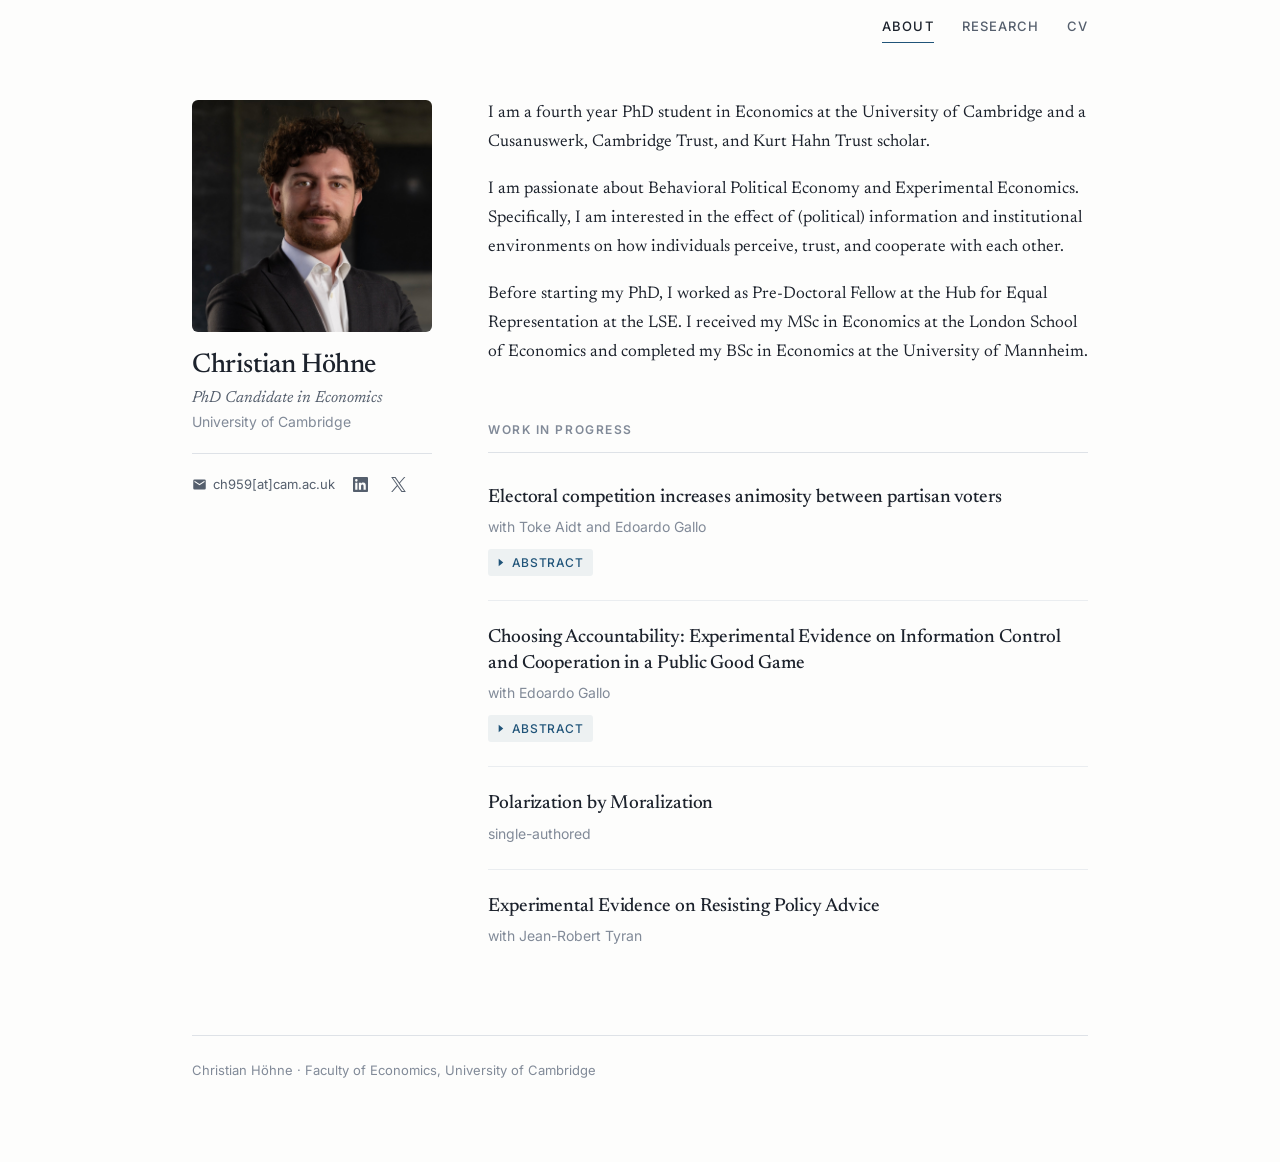
==== commit 9edadcda: "Mobile polish, touch targets, co-author update, README - Enlarge touch targets: the icon-only contac" ====
--- a/index.html
+++ b/index.html
@@ -139,7 +139,7 @@
 
                     <li class="paper">
                         <h3 class="paper-title">Experimental Evidence on Resisting Policy Advice</h3>
-                        <p class="paper-authors">with Ada Kovaliukaite and Jean-Robert Tyran</p>
+                        <p class="paper-authors">with Jean-Robert Tyran</p>
                     </li>
 
                 </ol>
--- a/assets/css/site.css
+++ b/assets/css/site.css
@@ -27,6 +27,8 @@
   /* metrics */
   --measure: 68ch;
   --gutter: clamp(1.25rem, 5vw, 3rem);
+  --nav-h: 3.75rem;
+  --layout-pad: 2.5rem;
 }
 
 /*--- reset ---*/
@@ -90,8 +92,9 @@
   z-index: 10;
   display: flex;
   justify-content: flex-end;
+  align-items: center;
   gap: 1.75rem;
-  padding: 1.1rem 0 0.9rem;
+  height: var(--nav-h);
   background: hsl(40, 33%, 99%, 0.94);
   backdrop-filter: saturate(180%) blur(10px);
   -webkit-backdrop-filter: saturate(180%) blur(10px);
@@ -128,13 +131,20 @@
   grid-template-columns: 15rem 1fr;
   gap: clamp(2rem, 5vw, 3.5rem);
   align-items: start;
-  padding-top: 2.5rem;
+  padding-top: var(--layout-pad);
 }
 
 /*--- profile column: portrait, then identity beneath it ---*/
 .profile {
   position: sticky;
-  top: 5rem;
+  top: calc(var(--nav-h) + var(--layout-pad));
+
+  /* Flex column, not block: it stops the affiliation's bottom margin from
+     collapsing into the contact row's top margin, which would silently
+     swallow any alignment offset smaller than that margin. */
+  display: flex;
+  flex-direction: column;
+  align-items: stretch;
 }
 
 .portrait {
@@ -199,7 +209,16 @@
   flex-shrink: 0;
 }
 
-.contact .icon-only { gap: 0; }
+/* WCAG 2.5.8 asks for a 24x24 minimum target regardless of input device;
+   the icons themselves stay 15px. Phones widen this further, below. */
+.contact .icon-only {
+  gap: 0;
+  min-width: 26px;
+  min-height: 26px;
+  justify-content: center;
+}
+
+.contact a { min-height: 26px; }
 
 /*--- prose ---*/
 .bio {
@@ -228,10 +247,10 @@
   padding-bottom: 0.75rem;
   margin-top: 2.75rem;
   border-bottom: 1px solid var(--rule);
-  scroll-margin-top: 5.5rem;   /* clear the pinned nav when jumped to */
-}
-
-#research { scroll-margin-top: 5.5rem; }
+  scroll-margin-top: calc(var(--nav-h) + 1rem);   /* clear the pinned nav */
+}
+
+#research { scroll-margin-top: calc(var(--nav-h) + 1rem); }
 
 /*--- papers ---*/
 .paper-list { margin-top: 0.5rem; }
@@ -264,7 +283,7 @@
   align-items: center;
   gap: 0.35rem;
   margin-top: 0.7rem;
-  padding: 0.25rem 0.6rem 0.25rem 0.45rem;
+  padding: 0.35rem 0.6rem 0.35rem 0.45rem;
   font-family: var(--sans);
   font-size: 0.75rem;
   font-weight: 500;
@@ -454,27 +473,70 @@
 }
 
 /**
- * Single-column variant. The CV page uses it so an A4 document gets the full
- * measure instead of a 43rem column; the profile becomes a compact header.
+ * The CV page carries a wider page box: it keeps the same two-column split as
+ * About, but an A4 document needs more room than prose does.
+ *
+ * The extra width is spent entirely on the right. Pinning the left margin to
+ * where the narrower About box starts — rather than letting the wider box
+ * re-centre — keeps the portrait in an identical position on both pages at
+ * every viewport width, while margin-right:0 lets the document column claim
+ * whatever is left over.
  */
-.layout.is-single { grid-template-columns: 1fr; }
-
-.layout.is-single .profile {
-  position: static;
-  display: grid;
-  grid-template-columns: 132px 1fr;
-  gap: 1.25rem;
-  align-items: start;
-  padding-bottom: 1.75rem;
-}
-
-.layout.is-single .portrait { margin-bottom: 0; }
-
-.layout.is-single .contact {
-  grid-column: 1 / -1;
-  margin-top: 0.25rem;
+.page.page--wide {
+  max-width: 74rem;
+  margin-left: max(0px, calc(50% - 31rem));
+  margin-right: 0;
 }
 
 /* The CV page leads with a section label; it needs no leading air. */
-.layout.is-single { gap: 1.5rem; }
 main > .section-label:first-child { margin-top: 0; }
+
+/*-----------------------------------*\
+  #TOUCH TARGETS
+\*-----------------------------------*/
+
+/**
+ * On phones the icon-only contact links were 15x15 CSS px and the abstract
+ * toggle 23px tall. WCAG 2.5.8 asks for 24x24 as a floor; platform guidance
+ * is 44x44. The icons are given real boxes (spacing is widened so the
+ * enlarged targets cannot overlap each other), while the nav links keep
+ * their compact look and gain an invisible centred hit area instead.
+ */
+@media (max-width: 760px) {
+  .contact {
+    gap: 0.5rem;
+    align-items: center;
+  }
+
+  .contact a:not(.icon-only) { min-height: 44px; }
+
+  .contact .icon-only {
+    width: 44px;
+    height: 44px;
+    justify-content: center;
+  }
+
+  .contact svg {
+    width: 18px;
+    height: 18px;
+  }
+
+  .abstract-toggle {
+    min-height: 40px;
+    padding: 0.5rem 0.9rem 0.5rem 0.75rem;
+  }
+
+  .topnav a { position: relative; }
+
+  .topnav a::after {
+    content: "";
+    position: absolute;
+    top: 50%;
+    left: 50%;
+    transform: translate(-50%, -50%);
+    width: max(100%, 44px);
+    height: 44px;
+  }
+}
+
+.pdf-note p:last-child { margin-bottom: 0; }
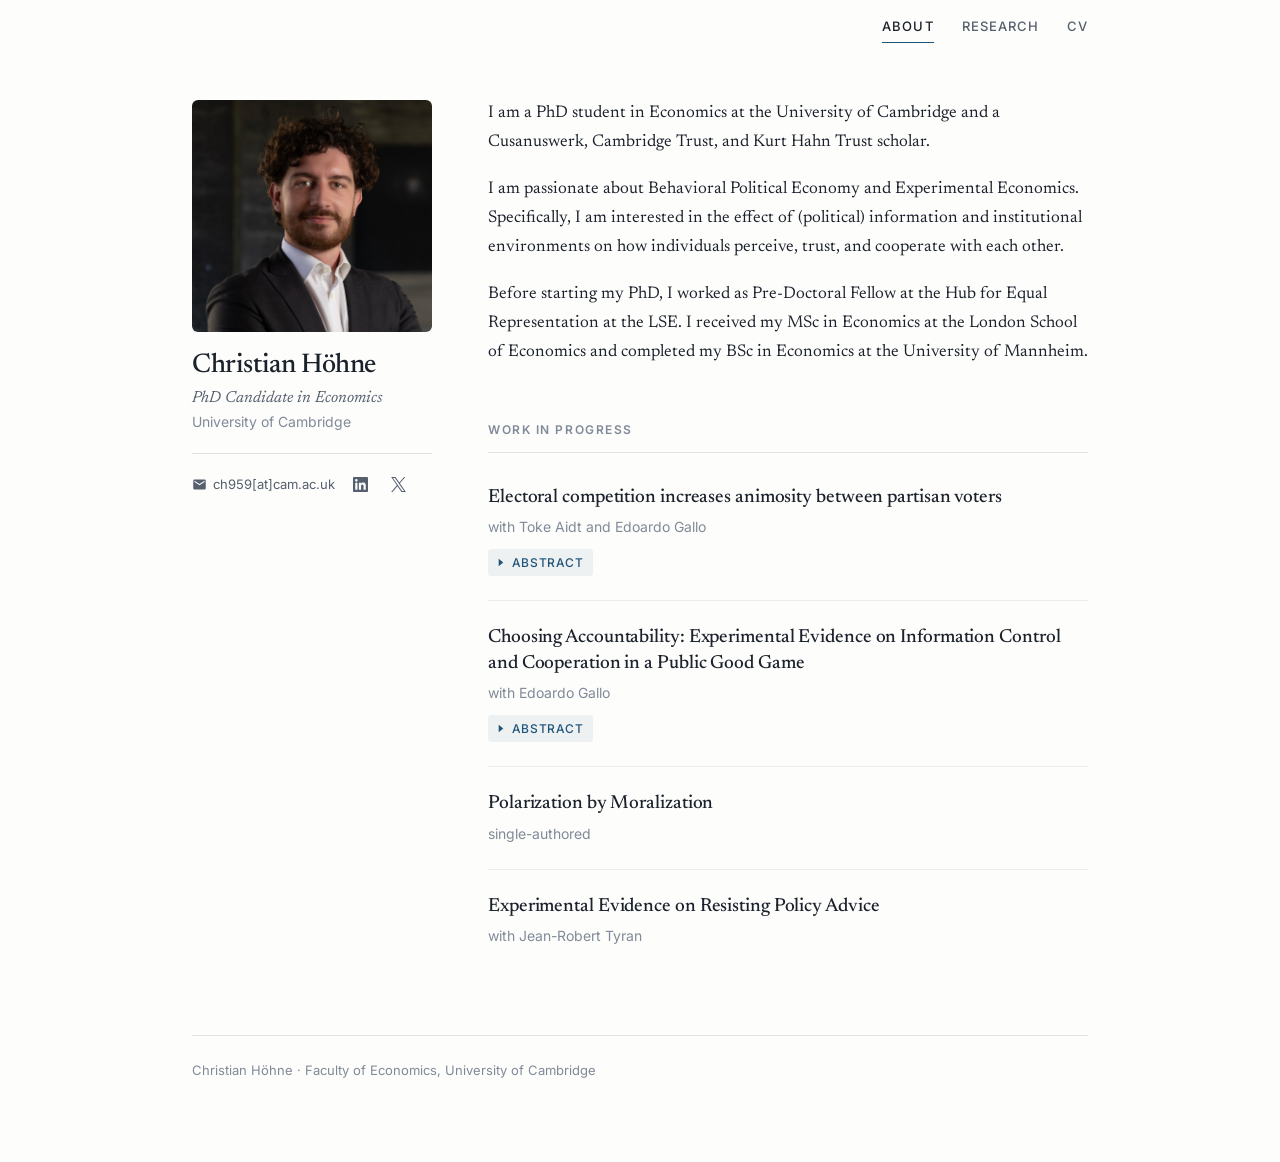
==== commit 11b56acf: "Update index.html" ====
--- a/index.html
+++ b/index.html
@@ -69,7 +69,7 @@
 
             <section class="bio">
                 <p>
-                    I am a fourth year PhD student in Economics at the University of Cambridge and a Cusanuswerk, Cambridge Trust, and Kurt Hahn Trust scholar.
+                    I am a PhD student in Economics at the University of Cambridge and a Cusanuswerk, Cambridge Trust, and Kurt Hahn Trust scholar.
                 </p>
 
                 <p>
